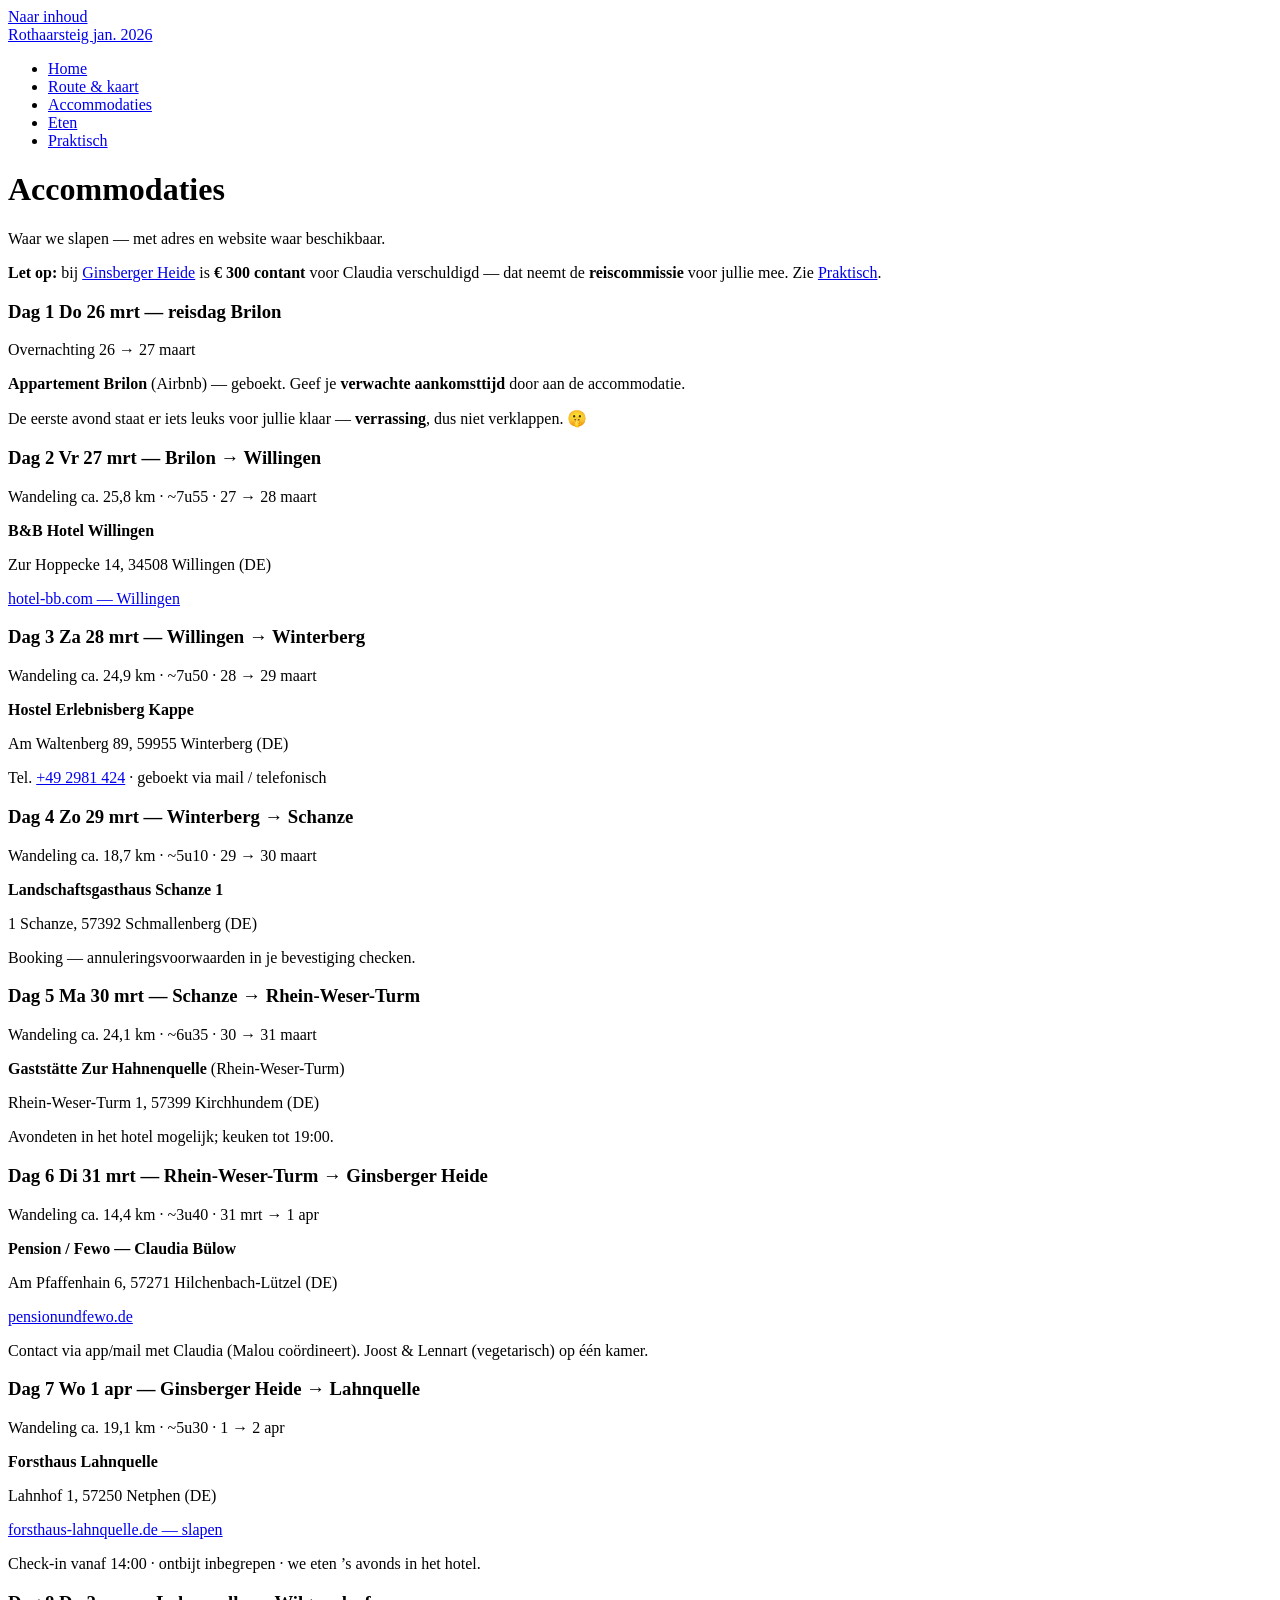
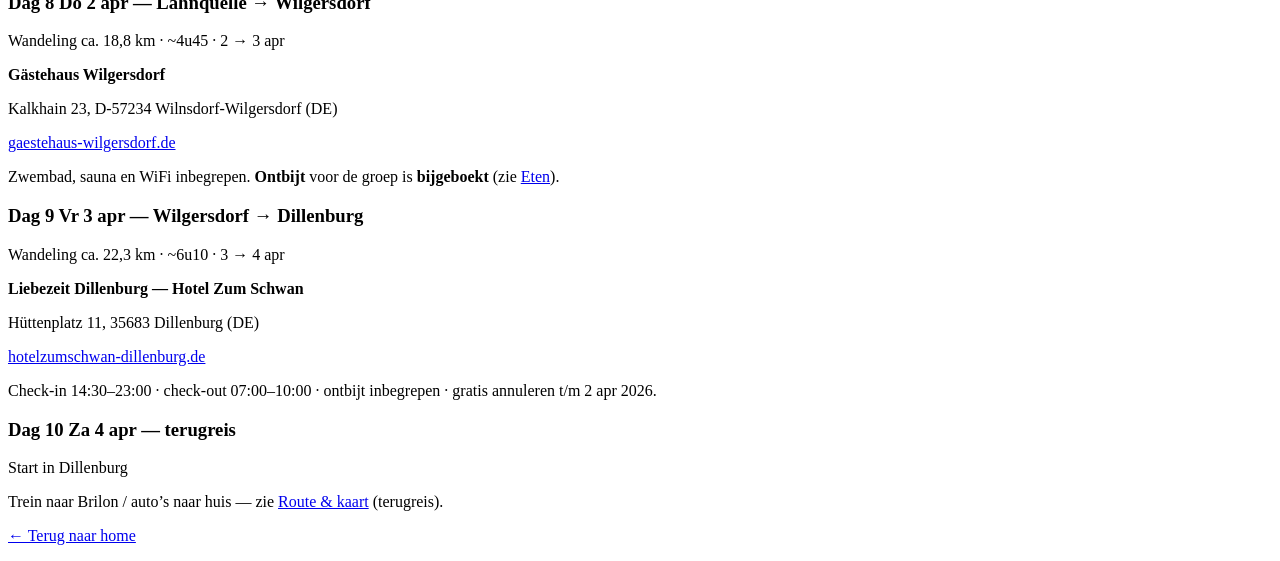
==== accommodaties.html @ 6d4ee07d "Update Splitser, auto’s, Claudia cash, GPX/paklijst, Wilgersdorf ontbijt, verrassing avond 1 Made-wi" ====
<!DOCTYPE html>
<html lang="nl">
<head>
  <meta charset="UTF-8">
  <meta name="viewport" content="width=device-width, initial-scale=1.0">
  <title>Accommodaties — Rothaarsteig 2026</title>
  <meta name="description" content="Overnachtingen Rothaarsteig: adressen en links per dag.">
  <link rel="preconnect" href="https://fonts.googleapis.com">
  <link rel="preconnect" href="https://fonts.gstatic.com" crossorigin>
  <link href="https://fonts.googleapis.com/css2?family=DM+Sans:ital,opsz,wght@0,9..40,400;0,9..40,600;1,9..40,400&family=Fraunces:ital,opsz,wght@0,9..144,500;0,9..144,600&display=swap" rel="stylesheet">
  <link rel="stylesheet" href="assets/css/styles.css">
</head>
<body>
  <a class="skip-link" href="#main">Naar inhoud</a>
  <header class="site-header">
    <div class="site-header__inner">
      <a class="brand" href="index.html">Rothaarsteig <span>jan. 2026</span></a>
      <nav aria-label="Hoofdmenu">
        <ul class="nav">
          <li><a href="index.html">Home</a></li>
          <li><a href="route.html">Route &amp; kaart</a></li>
          <li><a href="accommodaties.html" aria-current="page">Accommodaties</a></li>
          <li><a href="eten.html">Eten</a></li>
          <li><a href="praktisch.html">Praktisch</a></li>
        </ul>
      </nav>
    </div>
  </header>

  <main id="main">
    <div class="hero">
      <h1>Accommodaties</h1>
      <p class="lead">Waar we slapen — met adres en website waar beschikbaar.</p>
    </div>

    <div class="callout">
      <strong>Let op:</strong> bij <a href="#dag6">Ginsberger Heide</a> is <strong>€&nbsp;300 contant</strong> voor Claudia verschuldigd — dat neemt de <strong>reiscommissie</strong> voor jullie mee. Zie <a href="praktisch.html">Praktisch</a>.
    </div>

    <div class="card">
      <div class="day-block" id="dag1">
        <h3><span class="tag">Dag 1</span> Do 26 mrt — reisdag Brilon</h3>
        <p class="day-meta">Overnachting 26 → 27 maart</p>
        <p><strong>Appartement Brilon</strong> (Airbnb) — geboekt. Geef je <strong>verwachte aankomsttijd</strong> door aan de accommodatie.</p>
        <p class="muted">De eerste avond staat er iets leuks voor jullie klaar — <strong>verrassing</strong>, dus niet verklappen. 🤫</p>
      </div>

      <div class="day-block" id="dag2">
        <h3><span class="tag">Dag 2</span> Vr 27 mrt — Brilon → Willingen</h3>
        <p class="day-meta">Wandeling ca. 25,8 km · ~7u55 · 27 → 28 maart</p>
        <p><strong>B&amp;B Hotel Willingen</strong></p>
        <p>Zur Hoppecke 14, 34508 Willingen (DE)</p>
        <p><a href="https://www.hotel-bb.com/en/hotel/willingen" target="_blank" rel="noopener noreferrer">hotel-bb.com — Willingen</a></p>
      </div>

      <div class="day-block" id="dag3">
        <h3><span class="tag">Dag 3</span> Za 28 mrt — Willingen → Winterberg</h3>
        <p class="day-meta">Wandeling ca. 24,9 km · ~7u50 · 28 → 29 maart</p>
        <p><strong>Hostel Erlebnisberg Kappe</strong></p>
        <p>Am Waltenberg 89, 59955 Winterberg (DE)</p>
        <p>Tel. <a href="tel:+492981424">+49 2981 424</a> · geboekt via mail / telefonisch</p>
      </div>

      <div class="day-block" id="dag4">
        <h3><span class="tag">Dag 4</span> Zo 29 mrt — Winterberg → Schanze</h3>
        <p class="day-meta">Wandeling ca. 18,7 km · ~5u10 · 29 → 30 maart</p>
        <p><strong>Landschaftsgasthaus Schanze 1</strong></p>
        <p>1 Schanze, 57392 Schmallenberg (DE)</p>
        <p class="muted">Booking — annuleringsvoorwaarden in je bevestiging checken.</p>
      </div>

      <div class="day-block" id="dag5">
        <h3><span class="tag">Dag 5</span> Ma 30 mrt — Schanze → Rhein-Weser-Turm</h3>
        <p class="day-meta">Wandeling ca. 24,1 km · ~6u35 · 30 → 31 maart</p>
        <p><strong>Gaststätte Zur Hahnenquelle</strong> (Rhein-Weser-Turm)</p>
        <p>Rhein-Weser-Turm 1, 57399 Kirchhundem (DE)</p>
        <p class="muted">Avondeten in het hotel mogelijk; keuken tot 19:00.</p>
      </div>

      <div class="day-block" id="dag6">
        <h3><span class="tag">Dag 6</span> Di 31 mrt — Rhein-Weser-Turm → Ginsberger Heide</h3>
        <p class="day-meta">Wandeling ca. 14,4 km · ~3u40 · 31 mrt → 1 apr</p>
        <p><strong>Pension / Fewo — Claudia Bülow</strong></p>
        <p>Am Pfaffenhain 6, 57271 Hilchenbach-Lützel (DE)</p>
        <p><a href="https://www.pensionundfewo.de/" target="_blank" rel="noopener noreferrer">pensionundfewo.de</a></p>
        <p class="muted">Contact via app/mail met Claudia (Malou coördineert). Joost &amp; Lennart (vegetarisch) op één kamer.</p>
      </div>

      <div class="day-block" id="dag7">
        <h3><span class="tag">Dag 7</span> Wo 1 apr — Ginsberger Heide → Lahnquelle</h3>
        <p class="day-meta">Wandeling ca. 19,1 km · ~5u30 · 1 → 2 apr</p>
        <p><strong>Forsthaus Lahnquelle</strong></p>
        <p>Lahnhof 1, 57250 Netphen (DE)</p>
        <p><a href="https://www.forsthaus-lahnquelle.de/schlafen" target="_blank" rel="noopener noreferrer">forsthaus-lahnquelle.de — slapen</a></p>
        <p class="muted">Check-in vanaf 14:00 · ontbijt inbegrepen · we eten ’s avonds in het hotel.</p>
      </div>

      <div class="day-block" id="dag8">
        <h3><span class="tag">Dag 8</span> Do 2 apr — Lahnquelle → Wilgersdorf</h3>
        <p class="day-meta">Wandeling ca. 18,8 km · ~4u45 · 2 → 3 apr</p>
        <p><strong>Gästehaus Wilgersdorf</strong></p>
        <p>Kalkhain 23, D-57234 Wilnsdorf-Wilgersdorf (DE)</p>
        <p><a href="https://www.gaestehaus-wilgersdorf.de/" target="_blank" rel="noopener noreferrer">gaestehaus-wilgersdorf.de</a></p>
        <p class="muted">Zwembad, sauna en WiFi inbegrepen. <strong>Ontbijt</strong> voor de groep is <strong>bijgeboekt</strong> (zie <a href="eten.html">Eten</a>).</p>
      </div>

      <div class="day-block" id="dag9">
        <h3><span class="tag">Dag 9</span> Vr 3 apr — Wilgersdorf → Dillenburg</h3>
        <p class="day-meta">Wandeling ca. 22,3 km · ~6u10 · 3 → 4 apr</p>
        <p><strong>Liebezeit Dillenburg — Hotel Zum Schwan</strong></p>
        <p>Hüttenplatz 11, 35683 Dillenburg (DE)</p>
        <p><a href="https://www.hotelzumschwan-dillenburg.de/" target="_blank" rel="noopener noreferrer">hotelzumschwan-dillenburg.de</a></p>
        <p class="muted">Check-in 14:30–23:00 · check-out 07:00–10:00 · ontbijt inbegrepen · gratis annuleren t/m 2 apr 2026.</p>
      </div>

      <div class="day-block" id="dag10">
        <h3><span class="tag">Dag 10</span> Za 4 apr — terugreis</h3>
        <p class="day-meta">Start in Dillenburg</p>
        <p>Trein naar Brilon / auto’s naar huis — zie <a href="route.html#terugreis">Route &amp; kaart</a> (terugreis).</p>
      </div>
    </div>
  </main>

  <footer class="site-footer">
    <p><a href="index.html">← Terug naar home</a></p>
  </footer>
</body>
</html>
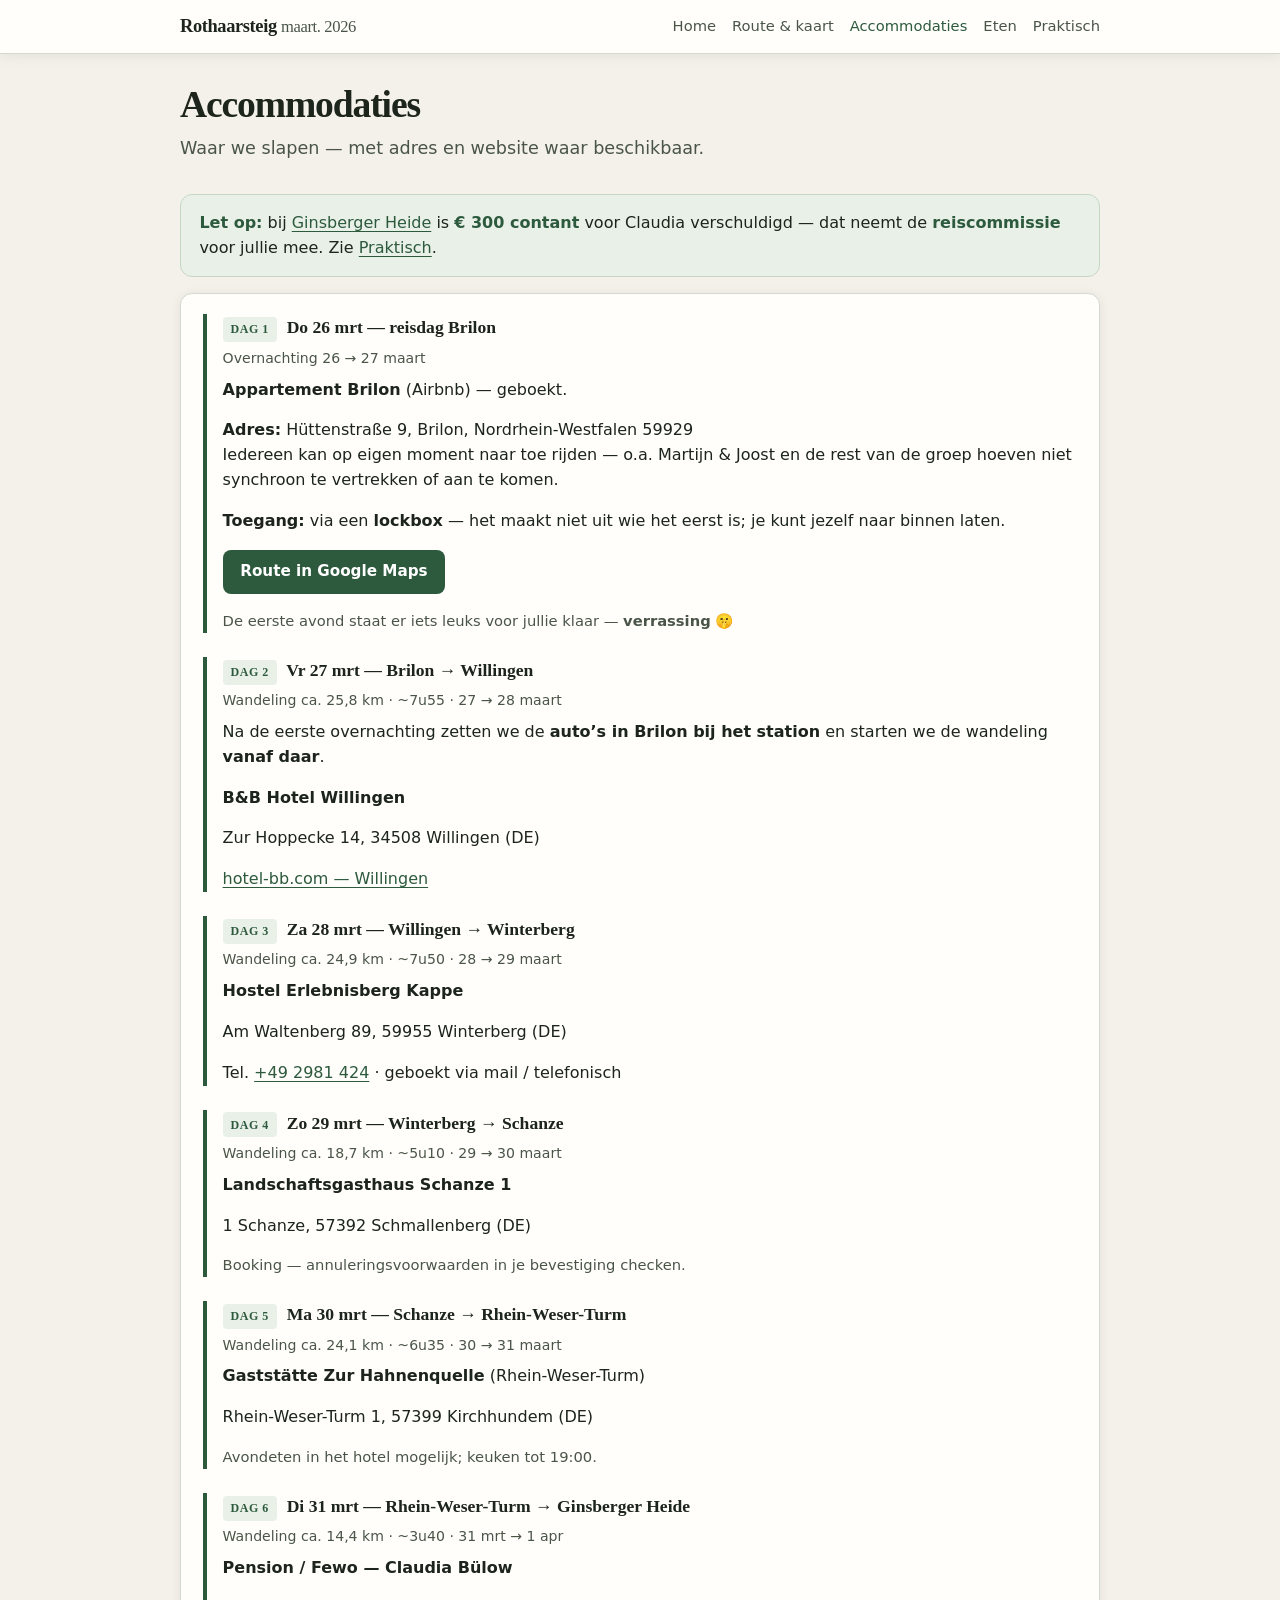
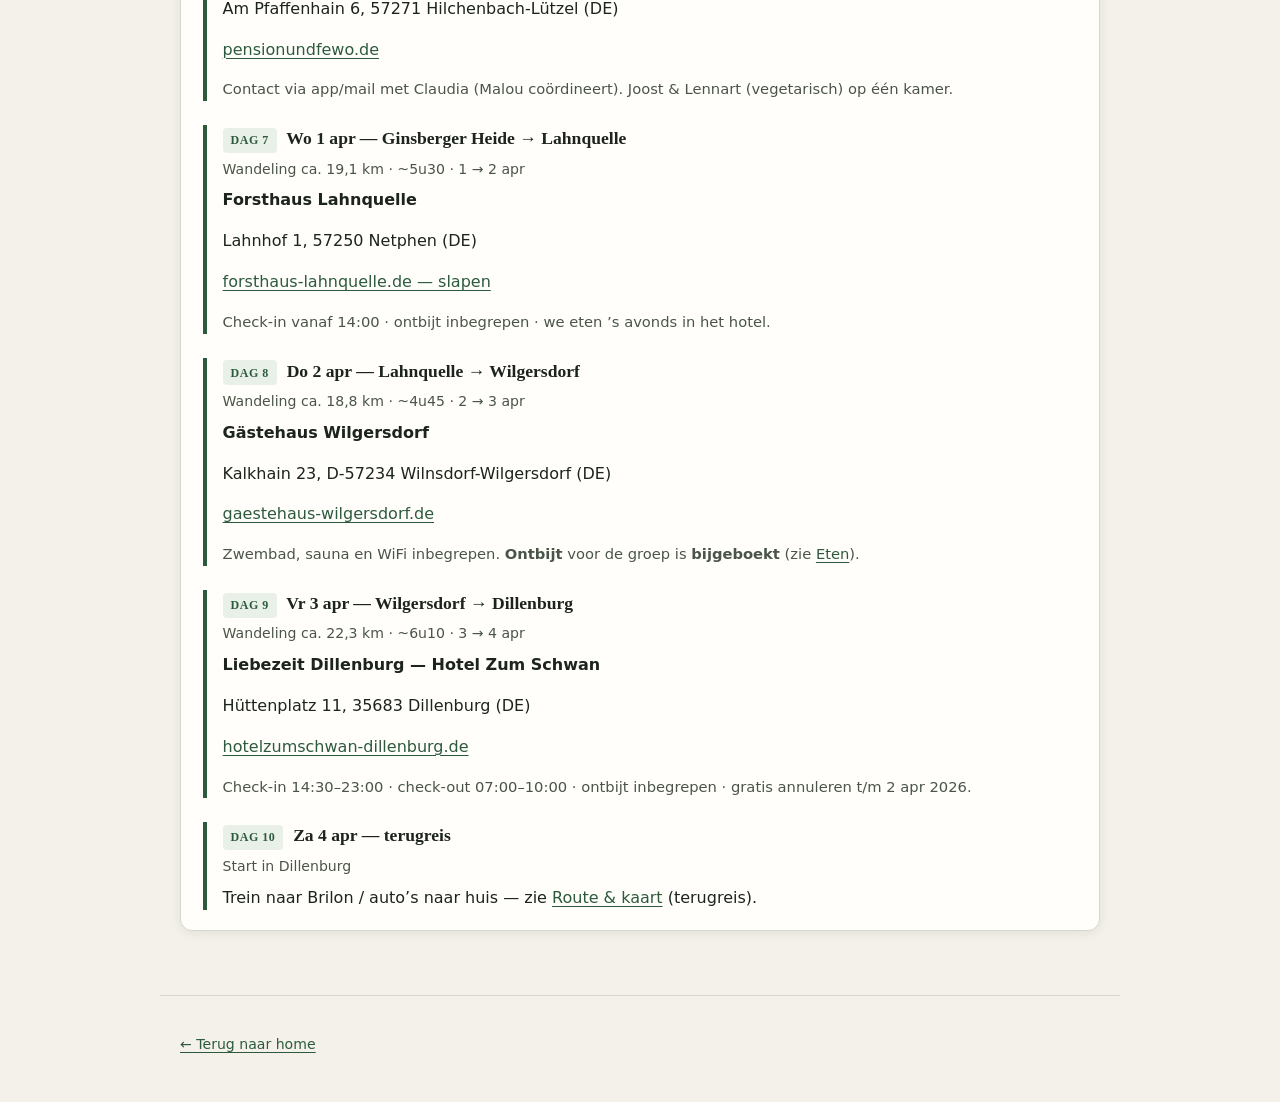
==== commit 64ed292d: "add new stuff" ====
--- a/accommodaties.html
+++ b/accommodaties.html
@@ -14,7 +14,7 @@
   <a class="skip-link" href="#main">Naar inhoud</a>
   <header class="site-header">
     <div class="site-header__inner">
-      <a class="brand" href="index.html">Rothaarsteig <span>jan. 2026</span></a>
+      <a class="brand" href="index.html">Rothaarsteig <span>maart. 2026</span></a>
       <nav aria-label="Hoofdmenu">
         <ul class="nav">
           <li><a href="index.html">Home</a></li>
@@ -41,13 +41,22 @@
       <div class="day-block" id="dag1">
         <h3><span class="tag">Dag 1</span> Do 26 mrt — reisdag Brilon</h3>
         <p class="day-meta">Overnachting 26 → 27 maart</p>
-        <p><strong>Appartement Brilon</strong> (Airbnb) — geboekt. Geef je <strong>verwachte aankomsttijd</strong> door aan de accommodatie.</p>
-        <p class="muted">De eerste avond staat er iets leuks voor jullie klaar — <strong>verrassing</strong>, dus niet verklappen. 🤫</p>
+        <p><strong>Appartement Brilon</strong> (Airbnb) — geboekt.</p>
+        <p>
+          <strong>Adres:</strong> Hüttenstraße 9, Brilon, Nordrhein-Westfalen 59929<br>
+          Iedereen kan op eigen moment naar toe rijden — o.a. Martijn &amp; Joost en de rest van de groep hoeven niet synchroon te vertrekken of aan te komen.
+        </p>
+        <p><strong>Toegang:</strong> via een <strong>lockbox</strong> — het maakt niet uit wie het eerst is; je kunt jezelf naar binnen laten.</p>
+        <p class="btn-row">
+          <a class="btn btn--primary" href="https://www.google.com/maps/search/?api=1&amp;query=51.384836608560505%2C8.505992915344226" target="_blank" rel="noopener noreferrer">Route in Google Maps</a>
+        </p>
+        <p class="muted">De eerste avond staat er iets leuks voor jullie klaar — <strong>verrassing</strong> 🤫</p>
       </div>
 
       <div class="day-block" id="dag2">
         <h3><span class="tag">Dag 2</span> Vr 27 mrt — Brilon → Willingen</h3>
         <p class="day-meta">Wandeling ca. 25,8 km · ~7u55 · 27 → 28 maart</p>
+        <p>Na de eerste overnachting zetten we de <strong>auto’s in Brilon bij het station</strong> en starten we de wandeling <strong>vanaf daar</strong>.</p>
         <p><strong>B&amp;B Hotel Willingen</strong></p>
         <p>Zur Hoppecke 14, 34508 Willingen (DE)</p>
         <p><a href="https://www.hotel-bb.com/en/hotel/willingen" target="_blank" rel="noopener noreferrer">hotel-bb.com — Willingen</a></p>
--- a/assets/css/styles.css
+++ b/assets/css/styles.css
@@ -0,0 +1,378 @@
+/* Rothaarsteig — deelnemerssite */
+:root {
+  --bg: #f4f1eb;
+  --surface: #fffefb;
+  --ink: #1c241c;
+  --muted: #4a5548;
+  --accent: #2d5a3d;
+  --accent-soft: #e8f0e8;
+  --border: #d4d9cf;
+  --shadow: 0 2px 12px rgba(28, 36, 28, 0.08);
+  --radius: 12px;
+  --font: "DM Sans", system-ui, sans-serif;
+  --font-display: "Fraunces", Georgia, serif;
+}
+
+*,
+*::before,
+*::after {
+  box-sizing: border-box;
+}
+
+html {
+  scroll-behavior: smooth;
+}
+
+body {
+  margin: 0;
+  font-family: var(--font);
+  font-size: 1rem;
+  line-height: 1.55;
+  color: var(--ink);
+  background: var(--bg);
+  min-height: 100vh;
+}
+
+a {
+  color: var(--accent);
+  text-decoration-thickness: 1px;
+  text-underline-offset: 3px;
+}
+
+a:hover {
+  color: #1e4028;
+}
+
+.skip-link {
+  position: absolute;
+  left: -9999px;
+  top: 0;
+  padding: 0.75rem 1rem;
+  background: var(--accent);
+  color: #fff;
+  z-index: 100;
+}
+
+.skip-link:focus {
+  left: 0.5rem;
+  top: 0.5rem;
+}
+
+.site-header {
+  background: var(--surface);
+  border-bottom: 1px solid var(--border);
+  position: sticky;
+  top: 0;
+  z-index: 50;
+  box-shadow: var(--shadow);
+}
+
+.site-header__inner {
+  max-width: 960px;
+  margin: 0 auto;
+  padding: 0.75rem 1.25rem;
+  display: flex;
+  flex-wrap: wrap;
+  align-items: center;
+  justify-content: space-between;
+  gap: 0.75rem;
+}
+
+.brand {
+  font-family: var(--font-display);
+  font-weight: 600;
+  font-size: 1.15rem;
+  letter-spacing: -0.02em;
+  color: var(--ink);
+  text-decoration: none;
+}
+
+.brand:hover {
+  color: var(--accent);
+}
+
+.brand span {
+  font-weight: 400;
+  color: var(--muted);
+  font-size: 0.9em;
+}
+
+.nav {
+  display: flex;
+  flex-wrap: wrap;
+  gap: 0.35rem 1rem;
+  list-style: none;
+  margin: 0;
+  padding: 0;
+}
+
+.nav a {
+  font-size: 0.92rem;
+  font-weight: 500;
+  color: var(--muted);
+  text-decoration: none;
+}
+
+.nav a:hover,
+.nav a[aria-current="page"] {
+  color: var(--accent);
+}
+
+main {
+  max-width: 960px;
+  margin: 0 auto;
+  padding: 1.75rem 1.25rem 3rem;
+}
+
+.hero {
+  margin-bottom: 2rem;
+}
+
+.hero h1 {
+  font-family: var(--font-display);
+  font-size: clamp(1.75rem, 4vw, 2.35rem);
+  font-weight: 600;
+  letter-spacing: -0.03em;
+  line-height: 1.2;
+  margin: 0 0 0.5rem;
+}
+
+.lead {
+  font-size: 1.1rem;
+  color: var(--muted);
+  margin: 0 0 1rem;
+}
+
+.card {
+  background: var(--surface);
+  border: 1px solid var(--border);
+  border-radius: var(--radius);
+  padding: 1.25rem 1.35rem;
+  margin-bottom: 1rem;
+  box-shadow: var(--shadow);
+}
+
+.card h2 {
+  font-family: var(--font-display);
+  font-size: 1.25rem;
+  margin: 0 0 0.75rem;
+  color: var(--ink);
+}
+
+.card h3 {
+  font-size: 1rem;
+  margin: 1rem 0 0.4rem;
+  color: var(--accent);
+}
+
+.card p:last-child,
+.card ul:last-child {
+  margin-bottom: 0;
+}
+
+.card p,
+.card ul {
+  margin-top: 0;
+}
+
+ul.clean {
+  margin: 0;
+  padding-left: 1.2rem;
+}
+
+ul.clean li {
+  margin-bottom: 0.35rem;
+}
+
+.grid-2 {
+  display: grid;
+  gap: 1rem;
+}
+
+@media (min-width: 640px) {
+  .grid-2 {
+    grid-template-columns: 1fr 1fr;
+  }
+}
+
+.btn {
+  display: inline-flex;
+  align-items: center;
+  justify-content: center;
+  gap: 0.4rem;
+  padding: 0.65rem 1.1rem;
+  font-family: var(--font);
+  font-size: 0.95rem;
+  font-weight: 600;
+  border-radius: 8px;
+  border: none;
+  cursor: pointer;
+  text-decoration: none;
+  transition: background 0.15s, transform 0.1s;
+}
+
+.btn--primary {
+  background: var(--accent);
+  color: #fff;
+}
+
+.btn--primary:hover {
+  background: #234a30;
+  color: #fff;
+}
+
+.btn--secondary {
+  background: var(--accent-soft);
+  color: var(--accent);
+}
+
+.btn--secondary:hover {
+  background: #dce8dc;
+  color: #1e4028;
+}
+
+.btn-row {
+  display: flex;
+  flex-wrap: wrap;
+  gap: 0.6rem;
+  margin-top: 1rem;
+}
+
+.map-frame {
+  width: 100%;
+  height: min(70vh, 560px);
+  border: 1px solid var(--border);
+  border-radius: var(--radius);
+  display: block;
+}
+
+.day-block {
+  border-left: 4px solid var(--accent);
+  padding-left: 1rem;
+  margin-bottom: 1.5rem;
+}
+
+.day-block:last-child {
+  margin-bottom: 0;
+}
+
+.day-block h3 {
+  font-family: var(--font-display);
+  font-size: 1.1rem;
+  margin: 0 0 0.35rem;
+  color: var(--ink);
+}
+
+.day-meta {
+  font-size: 0.88rem;
+  color: var(--muted);
+  margin-bottom: 0.5rem;
+}
+
+.tag {
+  display: inline-block;
+  font-size: 0.75rem;
+  font-weight: 600;
+  text-transform: uppercase;
+  letter-spacing: 0.04em;
+  color: var(--accent);
+  background: var(--accent-soft);
+  padding: 0.2rem 0.5rem;
+  border-radius: 4px;
+  margin-right: 0.35rem;
+}
+
+table.info {
+  width: 100%;
+  border-collapse: collapse;
+  font-size: 0.92rem;
+}
+
+table.info th,
+table.info td {
+  text-align: left;
+  padding: 0.5rem 0.65rem;
+  border-bottom: 1px solid var(--border);
+  vertical-align: top;
+}
+
+table.info th {
+  color: var(--muted);
+  font-weight: 500;
+  width: 7.5rem;
+}
+
+.schedule-wrap {
+  overflow-x: auto;
+  margin: 0.75rem 0 0;
+  -webkit-overflow-scrolling: touch;
+}
+
+table.schedule {
+  width: 100%;
+  min-width: 28rem;
+  border-collapse: collapse;
+  font-size: 0.86rem;
+}
+
+table.schedule thead th {
+  text-align: left;
+  padding: 0.5rem 0.55rem;
+  background: var(--accent-soft);
+  color: var(--ink);
+  font-weight: 600;
+  border-bottom: 1px solid var(--border);
+  white-space: nowrap;
+}
+
+table.schedule td {
+  padding: 0.45rem 0.55rem;
+  border-bottom: 1px solid var(--border);
+  vertical-align: top;
+}
+
+table.schedule tbody tr:last-child td {
+  border-bottom: none;
+}
+
+.callout {
+  background: var(--accent-soft);
+  border-radius: var(--radius);
+  padding: 1rem 1.15rem;
+  margin: 1rem 0;
+  border: 1px solid #c5d6c5;
+}
+
+.callout strong {
+  color: var(--accent);
+}
+
+.muted {
+  color: var(--muted);
+  font-size: 0.92rem;
+}
+
+.site-footer {
+  max-width: 960px;
+  margin: 0 auto;
+  padding: 1.5rem 1.25rem 2rem;
+  border-top: 1px solid var(--border);
+  font-size: 0.88rem;
+  color: var(--muted);
+}
+
+.participant-grid {
+  display: grid;
+  grid-template-columns: repeat(auto-fill, minmax(140px, 1fr));
+  gap: 0.5rem;
+  list-style: none;
+  padding: 0;
+  margin: 0;
+}
+
+.participant-grid li {
+  background: var(--accent-soft);
+  padding: 0.5rem 0.75rem;
+  border-radius: 8px;
+  font-weight: 500;
+}
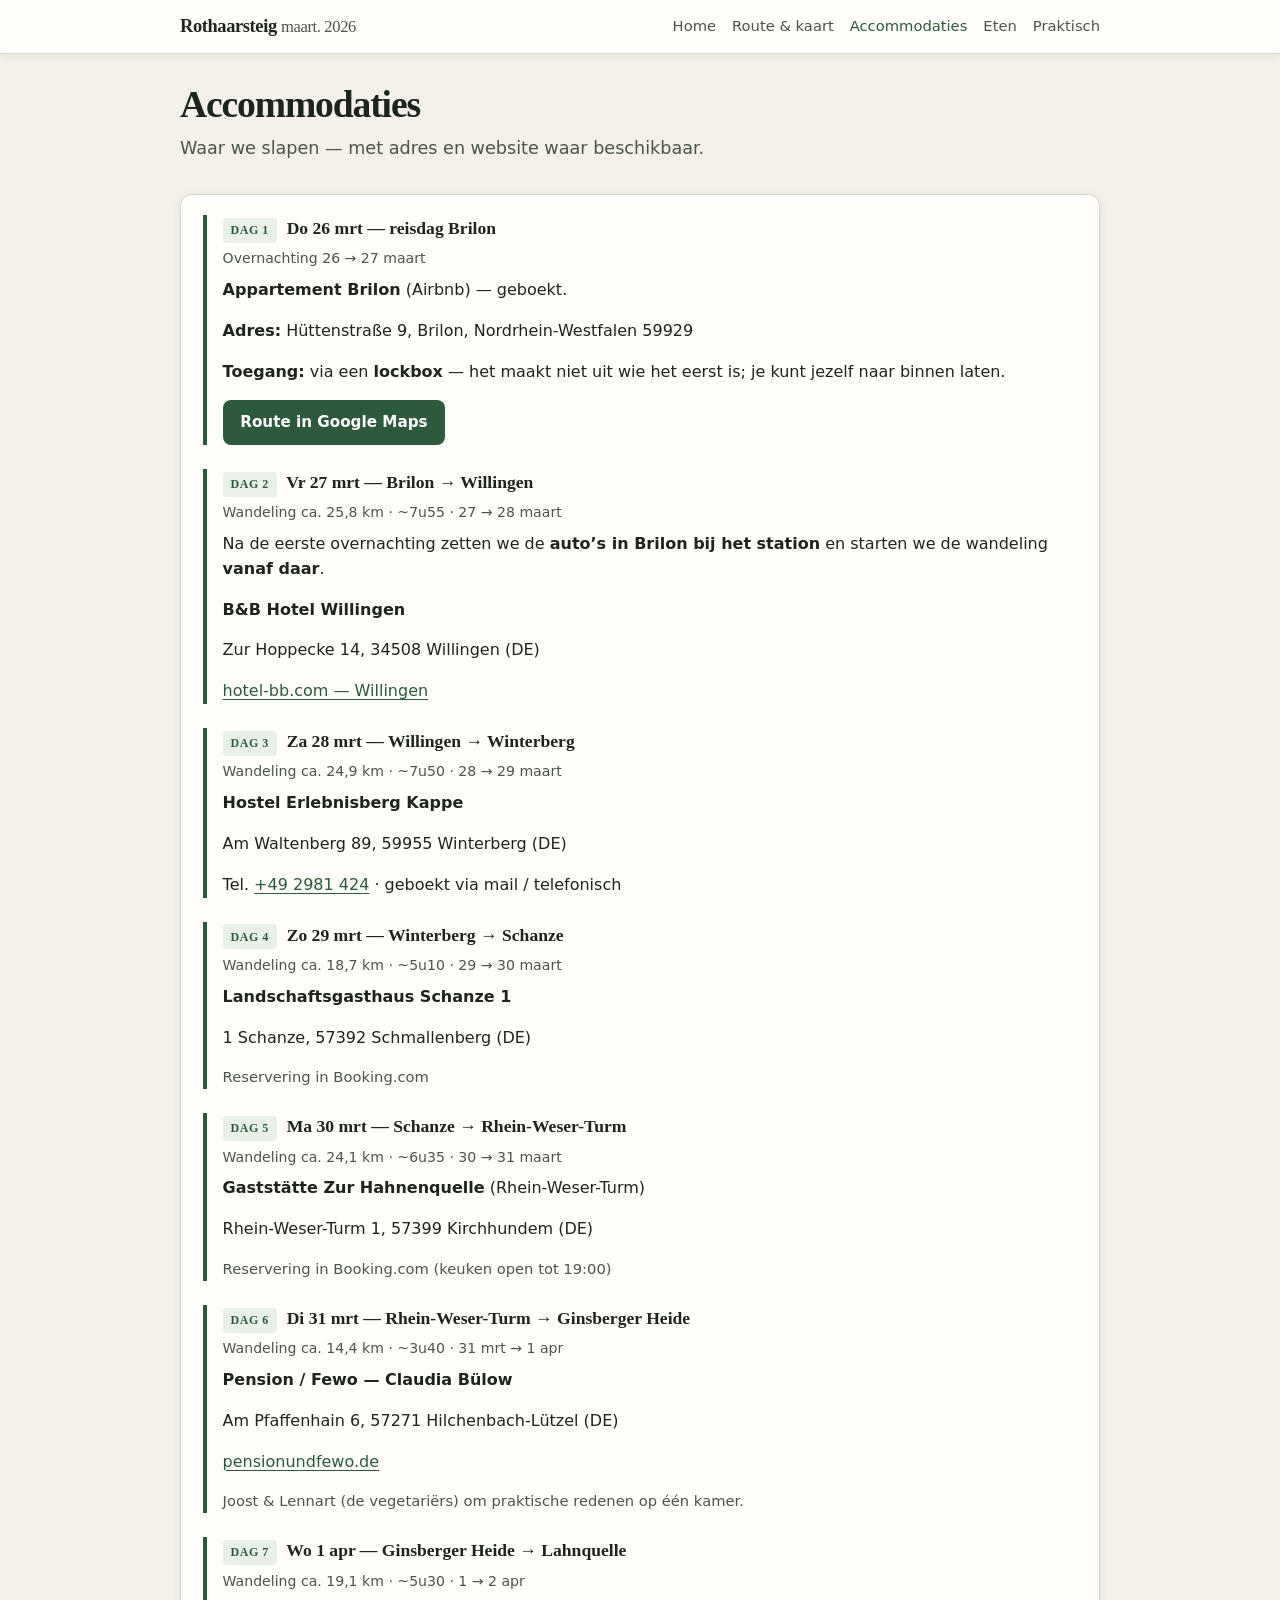
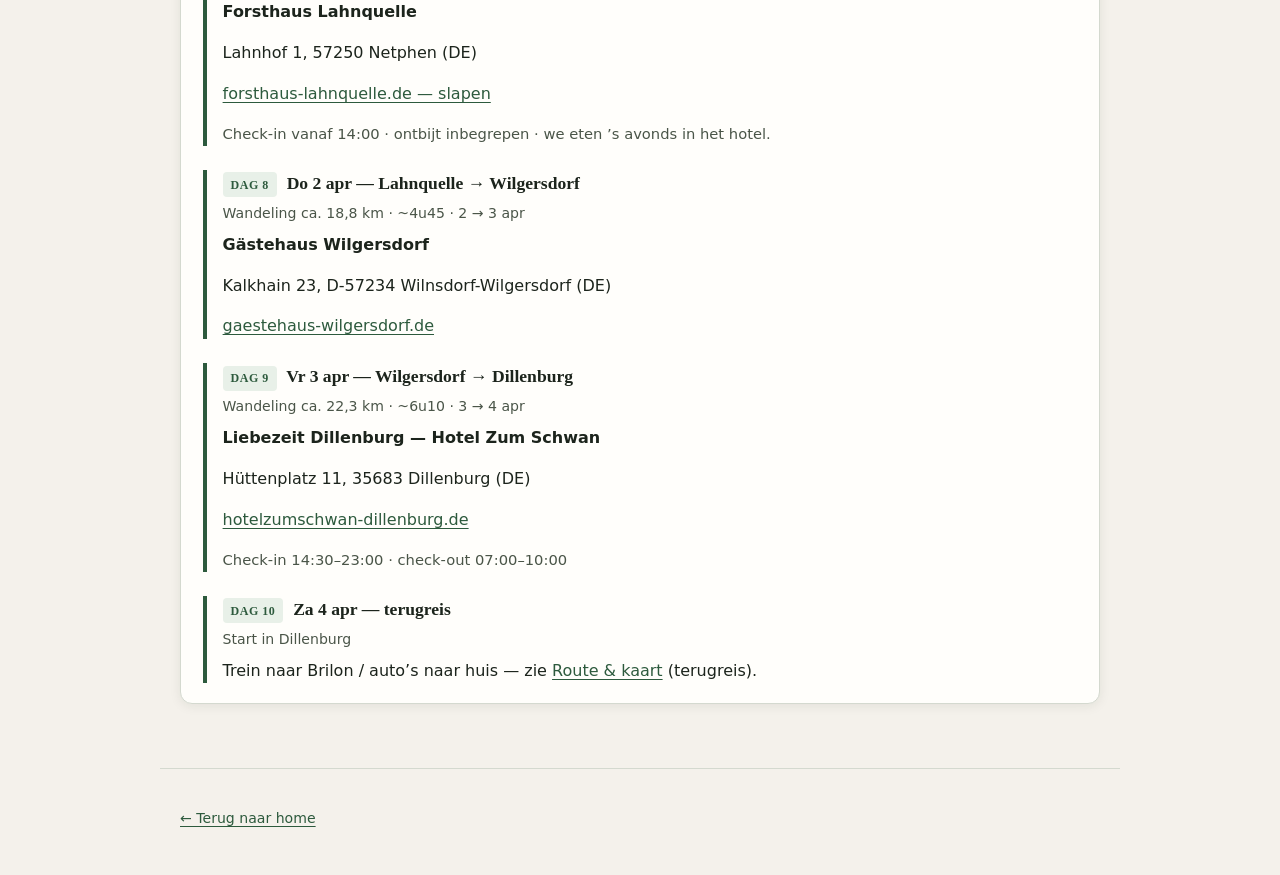
==== commit b95f53b5: "add og images and favicon" ====
--- a/accommodaties.html
+++ b/accommodaties.html
@@ -3,8 +3,23 @@
 <head>
   <meta charset="UTF-8">
   <meta name="viewport" content="width=device-width, initial-scale=1.0">
+  <meta name="robots" content="noindex, nofollow">
+  <link rel="icon" href="favicon.svg" type="image/svg+xml">
   <title>Accommodaties — Rothaarsteig 2026</title>
   <meta name="description" content="Overnachtingen Rothaarsteig: adressen en links per dag.">
+  <link rel="canonical" href="https://lennartdeknikker.github.io/rotharsteig/accommodaties.html">
+  <meta property="og:type" content="website">
+  <meta property="og:site_name" content="Rothaarsteig 2026">
+  <meta property="og:title" content="Accommodaties — Rothaarsteig 2026">
+  <meta property="og:description" content="Overnachtingen Rothaarsteig: adressen en links per dag.">
+  <meta property="og:url" content="https://lennartdeknikker.github.io/rotharsteig/accommodaties.html">
+  <meta property="og:image" content="https://lennartdeknikker.github.io/rotharsteig/og-image.png">
+  <meta property="og:image:alt" content="Rothaarsteig hike — 26 maart t/m 4 april 2026, Brilon naar Dillenburg">
+  <meta property="og:locale" content="nl_NL">
+  <meta name="twitter:card" content="summary_large_image">
+  <meta name="twitter:title" content="Accommodaties — Rothaarsteig 2026">
+  <meta name="twitter:description" content="Overnachtingen Rothaarsteig: adressen en links per dag.">
+  <meta name="twitter:image" content="https://lennartdeknikker.github.io/rotharsteig/og-image.png">
   <link rel="preconnect" href="https://fonts.googleapis.com">
   <link rel="preconnect" href="https://fonts.gstatic.com" crossorigin>
   <link href="https://fonts.googleapis.com/css2?family=DM+Sans:ital,opsz,wght@0,9..40,400;0,9..40,600;1,9..40,400&family=Fraunces:ital,opsz,wght@0,9..144,500;0,9..144,600&display=swap" rel="stylesheet">
@@ -33,10 +48,6 @@
       <p class="lead">Waar we slapen — met adres en website waar beschikbaar.</p>
     </div>
 
-    <div class="callout">
-      <strong>Let op:</strong> bij <a href="#dag6">Ginsberger Heide</a> is <strong>€&nbsp;300 contant</strong> voor Claudia verschuldigd — dat neemt de <strong>reiscommissie</strong> voor jullie mee. Zie <a href="praktisch.html">Praktisch</a>.
-    </div>
-
     <div class="card">
       <div class="day-block" id="dag1">
         <h3><span class="tag">Dag 1</span> Do 26 mrt — reisdag Brilon</h3>
@@ -44,13 +55,11 @@
         <p><strong>Appartement Brilon</strong> (Airbnb) — geboekt.</p>
         <p>
           <strong>Adres:</strong> Hüttenstraße 9, Brilon, Nordrhein-Westfalen 59929<br>
-          Iedereen kan op eigen moment naar toe rijden — o.a. Martijn &amp; Joost en de rest van de groep hoeven niet synchroon te vertrekken of aan te komen.
         </p>
         <p><strong>Toegang:</strong> via een <strong>lockbox</strong> — het maakt niet uit wie het eerst is; je kunt jezelf naar binnen laten.</p>
         <p class="btn-row">
           <a class="btn btn--primary" href="https://www.google.com/maps/search/?api=1&amp;query=51.384836608560505%2C8.505992915344226" target="_blank" rel="noopener noreferrer">Route in Google Maps</a>
         </p>
-        <p class="muted">De eerste avond staat er iets leuks voor jullie klaar — <strong>verrassing</strong> 🤫</p>
       </div>
 
       <div class="day-block" id="dag2">
@@ -75,7 +84,7 @@
         <p class="day-meta">Wandeling ca. 18,7 km · ~5u10 · 29 → 30 maart</p>
         <p><strong>Landschaftsgasthaus Schanze 1</strong></p>
         <p>1 Schanze, 57392 Schmallenberg (DE)</p>
-        <p class="muted">Booking — annuleringsvoorwaarden in je bevestiging checken.</p>
+        <p class="muted">Reservering in Booking.com</p>
       </div>
 
       <div class="day-block" id="dag5">
@@ -83,7 +92,7 @@
         <p class="day-meta">Wandeling ca. 24,1 km · ~6u35 · 30 → 31 maart</p>
         <p><strong>Gaststätte Zur Hahnenquelle</strong> (Rhein-Weser-Turm)</p>
         <p>Rhein-Weser-Turm 1, 57399 Kirchhundem (DE)</p>
-        <p class="muted">Avondeten in het hotel mogelijk; keuken tot 19:00.</p>
+        <p class="muted">Reservering in Booking.com (keuken open tot 19:00)</p>
       </div>
 
       <div class="day-block" id="dag6">
@@ -92,7 +101,7 @@
         <p><strong>Pension / Fewo — Claudia Bülow</strong></p>
         <p>Am Pfaffenhain 6, 57271 Hilchenbach-Lützel (DE)</p>
         <p><a href="https://www.pensionundfewo.de/" target="_blank" rel="noopener noreferrer">pensionundfewo.de</a></p>
-        <p class="muted">Contact via app/mail met Claudia (Malou coördineert). Joost &amp; Lennart (vegetarisch) op één kamer.</p>
+        <p class="muted">Joost &amp; Lennart (de vegetariërs) om praktische redenen op één kamer.</p>
       </div>
 
       <div class="day-block" id="dag7">
@@ -110,7 +119,7 @@
         <p><strong>Gästehaus Wilgersdorf</strong></p>
         <p>Kalkhain 23, D-57234 Wilnsdorf-Wilgersdorf (DE)</p>
         <p><a href="https://www.gaestehaus-wilgersdorf.de/" target="_blank" rel="noopener noreferrer">gaestehaus-wilgersdorf.de</a></p>
-        <p class="muted">Zwembad, sauna en WiFi inbegrepen. <strong>Ontbijt</strong> voor de groep is <strong>bijgeboekt</strong> (zie <a href="eten.html">Eten</a>).</p>
+        <p class="muted"></p>
       </div>
 
       <div class="day-block" id="dag9">
@@ -119,7 +128,7 @@
         <p><strong>Liebezeit Dillenburg — Hotel Zum Schwan</strong></p>
         <p>Hüttenplatz 11, 35683 Dillenburg (DE)</p>
         <p><a href="https://www.hotelzumschwan-dillenburg.de/" target="_blank" rel="noopener noreferrer">hotelzumschwan-dillenburg.de</a></p>
-        <p class="muted">Check-in 14:30–23:00 · check-out 07:00–10:00 · ontbijt inbegrepen · gratis annuleren t/m 2 apr 2026.</p>
+        <p class="muted">Check-in 14:30–23:00 · check-out 07:00–10:00</p>
       </div>
 
       <div class="day-block" id="dag10">
